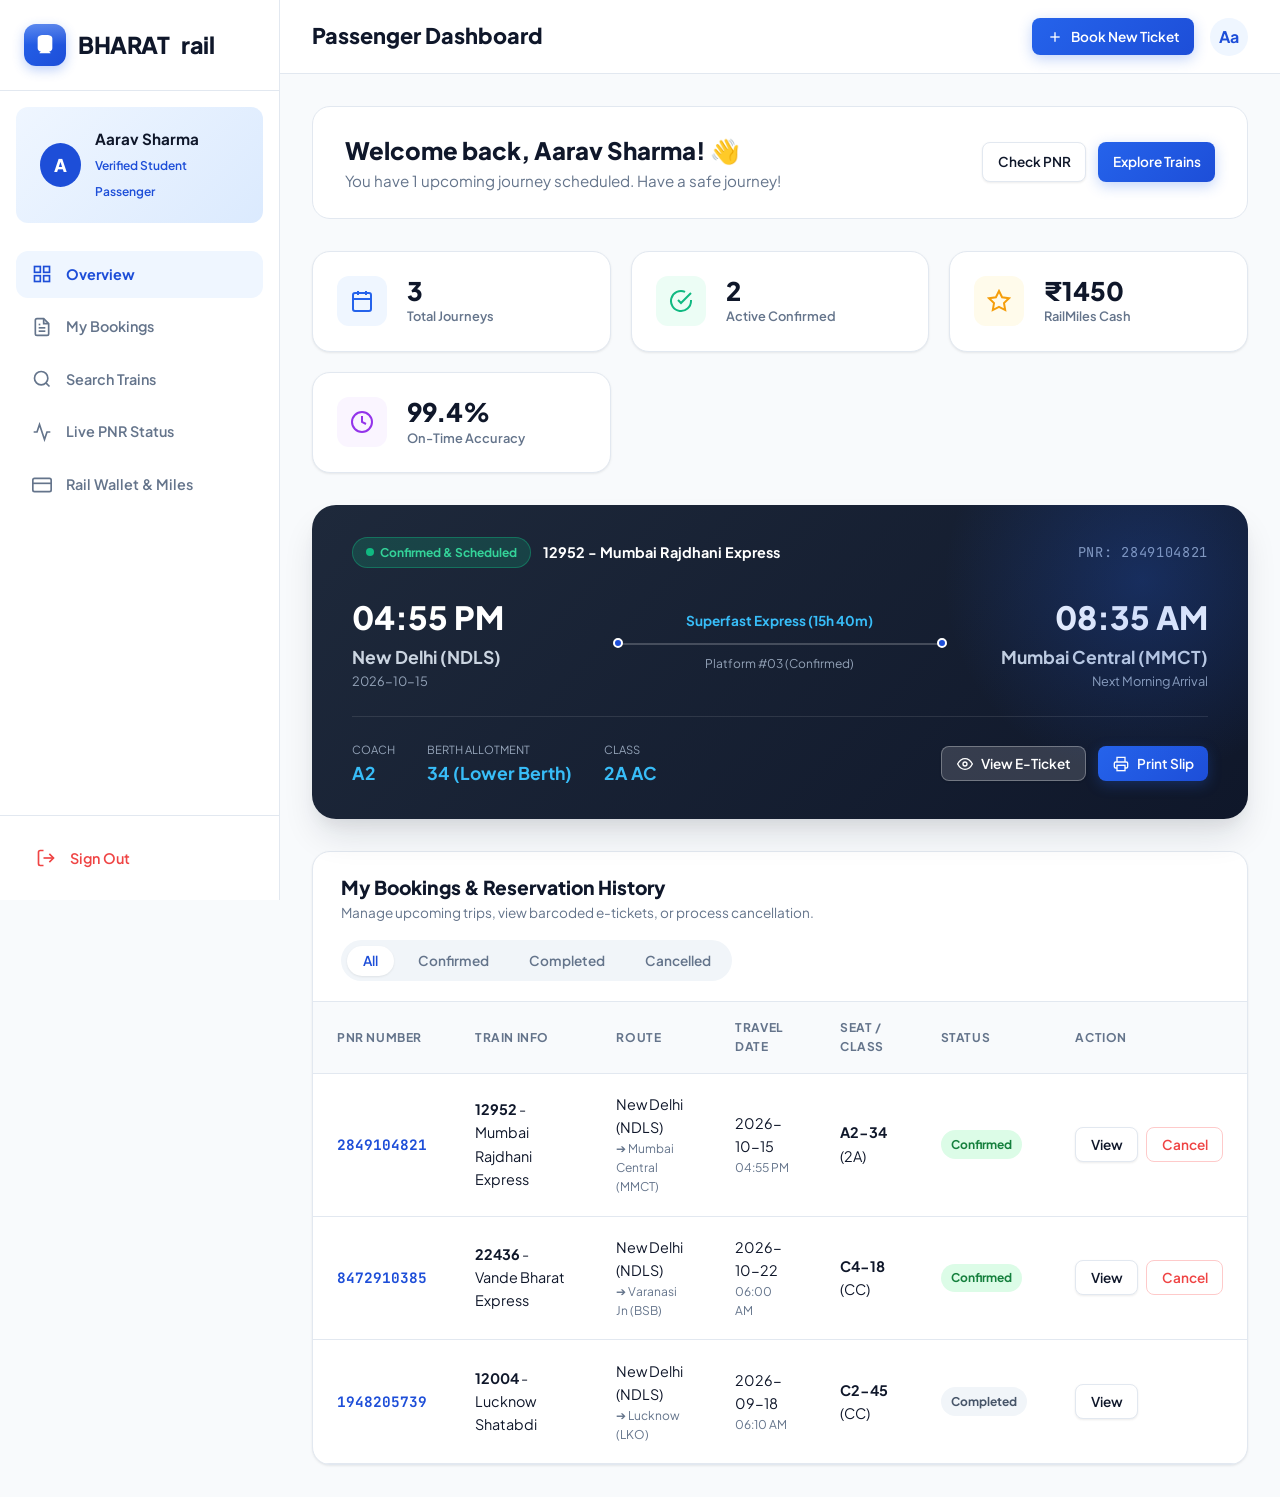
==== dashboard.html @ 493ec8b3 "Add files via upload" ====
<!DOCTYPE html>
<html lang="en">
<head>
  <meta charset="UTF-8">
  <meta name="viewport" content="width=device-width, initial-scale=1.0">
  <title>Dashboard - BHARATrail Train Reservation System</title>
  <meta name="description" content="Manage your booked train tickets, download printable e-tickets, check live coach allotments, and track upcoming journeys.">
  <link rel="stylesheet" href="style.css">
</head>
<body>

  <div class="dashboard-layout">
    
    <!-- ==================== SIDEBAR ==================== -->
    <aside class="dashboard-sidebar" id="dashboardSidebar">
      <div class="sidebar-header">
        <a href="index.html" class="brand-logo">
          <div class="brand-icon">
            <svg viewBox="0 0 24 24"><path d="M4 15.5C4 17.43 5.57 19 7.5 19L6 20.5v.5h12v-.5L16.5 19c1.93 0 3.5-1.57 3.5-3.5V5c0-3.5-3.58-4-8-4s-8 .5-8 4v10.5z"/></svg>
          </div>
          BHARAT<span>rail</span>
        </a>
      </div>

      <!-- User Profile Mini-Card -->
      <div class="sidebar-user-card">
        <div class="user-avatar" id="sidebarUserAvatar">A</div>
        <div class="user-meta">
          <h4 class="dyn-user-name">Aarav Sharma</h4>
          <span>Verified Student Passenger</span>
        </div>
      </div>

      <!-- Sidebar Navigation Menu -->
      <div class="sidebar-menu">
        <a href="dashboard.html" class="sidebar-item active">
          <svg viewBox="0 0 24 24" fill="none" stroke-width="2"><rect x="3" y="3" width="7" height="7"></rect><rect x="14" y="3" width="7" height="7"></rect><rect x="14" y="14" width="7" height="7"></rect><rect x="3" y="14" width="7" height="7"></rect></svg>
          Overview
        </a>
        <a href="#myBookingsSection" class="sidebar-item">
          <svg viewBox="0 0 24 24" fill="none" stroke-width="2"><path d="M14 2H6a2 2 0 0 0-2 2v16a2 2 0 0 0 2 2h12a2 2 0 0 0 2-2V8z"></path><polyline points="14 2 14 8 20 8"></polyline><line x1="16" y1="13" x2="8" y2="13"></line><line x1="16" y1="17" x2="8" y2="17"></line><polyline points="10 9 9 9 8 9"></polyline></svg>
          My Bookings
        </a>
        <a href="index.html#trainsListSection" class="sidebar-item">
          <svg viewBox="0 0 24 24" fill="none" stroke-width="2"><circle cx="11" cy="11" r="8"></circle><line x1="21" y1="21" x2="16.65" y2="16.65"></line></svg>
          Search Trains
        </a>
        <a href="index.html#pnrSection" class="sidebar-item">
          <svg viewBox="0 0 24 24" fill="none" stroke-width="2"><path d="M22 12h-4l-3 9L9 3l-3 9H2"></path></svg>
          Live PNR Status
        </a>
        <a href="javascript:void(0)" class="sidebar-item" onclick="showToast('Your wallet balance is ₹1,450. Usable on any booking!', 'info')">
          <svg viewBox="0 0 24 24" fill="none" stroke-width="2"><rect x="1" y="4" width="22" height="16" rx="2" ry="2"></rect><line x1="1" y1="10" x2="23" y2="10"></line></svg>
          Rail Wallet & Miles
        </a>
      </div>

      <div class="sidebar-footer">
        <button type="button" class="sidebar-item" style="width: 100%; color: var(--danger);" onclick="logoutUser()">
          <svg viewBox="0 0 24 24" fill="none" stroke-width="2"><path d="M9 21H5a2 2 0 0 1-2-2V5a2 2 0 0 1 2-2h4"></path><polyline points="16 17 21 12 16 7"></polyline><line x1="21" y1="12" x2="9" y2="12"></line></svg>
          Sign Out
        </button>
      </div>
    </aside>

    <!-- ==================== MAIN CONTENT AREA ==================== -->
    <div class="dashboard-main">
      
      <!-- TOPBAR -->
      <header class="dashboard-topbar">
        <div class="dashboard-topbar-title">
          <h1>Passenger Dashboard</h1>
        </div>

        <div style="display: flex; align-items: center; gap: 1rem;">
          <a href="index.html" class="btn btn-primary btn-sm">
            <svg width="16" height="16" viewBox="0 0 24 24" fill="none" stroke="currentColor" stroke-width="2"><line x1="12" y1="5" x2="12" y2="19"></line><line x1="5" y1="12" x2="19" y2="12"></line></svg>
            Book New Ticket
          </a>

          <div style="width: 38px; height: 38px; border-radius: 50%; background: #eff6ff; display: flex; align-items: center; justify-content: center; color: var(--primary); font-weight: 700;">
            <span class="dyn-user-name" style="max-width: 20px; overflow: hidden; white-space: nowrap;">A</span>
          </div>
        </div>
      </header>

      <!-- CONTENT BODY -->
      <main class="dashboard-content-area">

        <!-- WELCOME BANNER -->
        <div style="background: #ffffff; border: 1px solid var(--border-light); border-radius: var(--radius-lg); padding: 1.5rem 2rem; display: flex; justify-content: space-between; align-items: center; flex-wrap: wrap; gap: 1rem;">
          <div>
            <h2 style="font-size: 1.5rem; font-weight: 800; color: #0f172a;">Welcome back, <span class="dyn-user-name">Aarav</span>! 👋</h2>
            <p style="color: var(--text-muted); font-size: 0.95rem;">You have 1 upcoming journey scheduled. Have a safe journey!</p>
          </div>
          <div style="display: flex; gap: 0.75rem;">
            <a href="index.html#pnrSection" class="btn btn-secondary btn-sm">Check PNR</a>
            <a href="index.html" class="btn btn-primary btn-sm">Explore Trains</a>
          </div>
        </div>

        <!-- STATS CARDS -->
        <div class="stats-cards-grid">
          <div class="stat-box">
            <div class="stat-icon blue">
              <svg viewBox="0 0 24 24" fill="none" stroke="currentColor" stroke-width="2"><rect x="3" y="4" width="18" height="18" rx="2" ry="2"></rect><line x1="16" y1="2" x2="16" y2="6"></line><line x1="8" y1="2" x2="8" y2="6"></line><line x1="3" y1="10" x2="21" y2="10"></line></svg>
            </div>
            <div class="stat-info">
              <div class="stat-value" id="statTotalBookings">3</div>
              <div class="stat-label">Total Journeys</div>
            </div>
          </div>

          <div class="stat-box">
            <div class="stat-icon green">
              <svg viewBox="0 0 24 24" fill="none" stroke="currentColor" stroke-width="2"><path d="M22 11.08V12a10 10 0 1 1-5.93-9.14"></path><polyline points="22 4 12 14.01 9 11.01"></polyline></svg>
            </div>
            <div class="stat-info">
              <div class="stat-value" id="statActiveBookings">2</div>
              <div class="stat-label">Active Confirmed</div>
            </div>
          </div>

          <div class="stat-box">
            <div class="stat-icon amber">
              <svg viewBox="0 0 24 24" fill="none" stroke="currentColor" stroke-width="2"><polygon points="12 2 15.09 8.26 22 9.27 17 14.14 18.18 21.02 12 17.77 5.82 21.02 7 14.14 2 9.27 8.91 8.26 12 2"></polygon></svg>
            </div>
            <div class="stat-info">
              <div class="stat-value" id="statWalletPoints">₹1,450</div>
              <div class="stat-label">RailMiles Cash</div>
            </div>
          </div>

          <div class="stat-box">
            <div class="stat-icon purple">
              <svg viewBox="0 0 24 24" fill="none" stroke="currentColor" stroke-width="2"><circle cx="12" cy="12" r="10"></circle><polyline points="12 6 12 12 16 14"></polyline></svg>
            </div>
            <div class="stat-info">
              <div class="stat-value">99.4%</div>
              <div class="stat-label">On-Time Accuracy</div>
            </div>
          </div>
        </div>

        <!-- UPCOMING JOURNEY HIGHLIGHT -->
        <div class="upcoming-journey-card" id="upcomingJourneyCard">
          <div class="upcoming-badge-row">
            <div style="display: flex; align-items: center; gap: 0.75rem;">
              <span class="status-badge-live">
                <span class="live-indicator"></span>
                Confirmed & Scheduled
              </span>
              <span style="font-size: 0.9rem; font-weight: 700;" id="ujTrainTitle">12952 - Mumbai Rajdhani Express</span>
            </div>
            <div class="journey-pnr-tag" id="ujPnr">PNR: 2849104821</div>
          </div>

          <div class="journey-route-display">
            <div class="j-station">
              <div class="j-time" id="ujFromTime">04:55 PM</div>
              <div class="j-name" id="ujFromName">New Delhi (NDLS)</div>
              <div class="j-date" id="ujDate">2026-10-15</div>
            </div>

            <div class="route-progress-col">
              <div style="font-size: 0.85rem; color: #38bdf8; font-weight: 700; margin-bottom: 0.4rem;">Superfast Express (15h 40m)</div>
              <div class="track-line-wrapper">
                <span class="track-point"></span>
                <span class="track-line" style="background: rgba(255,255,255,0.2);"></span>
                <span class="track-point"></span>
              </div>
              <div style="font-size: 0.75rem; color: #94a3b8; margin-top: 0.4rem;">Platform #03 (Confirmed)</div>
            </div>

            <div class="j-station right">
              <div class="j-time" id="ujToTime">08:35 AM</div>
              <div class="j-name" id="ujToName">Mumbai Central (MMCT)</div>
              <div class="j-date">Next Morning Arrival</div>
            </div>
          </div>

          <div class="journey-meta-bar">
            <div class="meta-seat-info">
              <div class="meta-seat-item">
                <span>Coach</span>
                <strong id="ujCoach">A2</strong>
              </div>
              <div class="meta-seat-item">
                <span>Berth Allotment</span>
                <strong id="ujSeat">34 (Lower Berth)</strong>
              </div>
              <div class="meta-seat-item">
                <span>Class</span>
                <strong>2A AC</strong>
              </div>
            </div>

            <div style="display: flex; gap: 0.75rem;">
              <button type="button" class="btn btn-secondary btn-sm" id="btnViewNextTicket" style="background: rgba(255,255,255,0.15); color: #fff; border: 1px solid rgba(255,255,255,0.3);">
                <svg width="16" height="16" viewBox="0 0 24 24" fill="none" stroke="currentColor" stroke-width="2"><path d="M1 12s4-8 11-8 11 8 11 8-4 8-11 8-11-8-11-8z"></path><circle cx="12" cy="12" r="3"></circle></svg>
                View E-Ticket
              </button>
              <button type="button" class="btn btn-primary btn-sm" onclick="printTicket()">
                <svg width="16" height="16" viewBox="0 0 24 24" fill="none" stroke="currentColor" stroke-width="2"><polyline points="6 9 6 2 18 2 18 9"></polyline><path d="M6 18H4a2 2 0 0 1-2-2v-5a2 2 0 0 1 2-2h16a2 2 0 0 1 2 2v5a2 2 0 0 1-2 2h-2"></path><rect x="6" y="14" width="12" height="8"></rect></svg>
                Print Slip
              </button>
            </div>
          </div>
        </div>

        <!-- MY BOOKINGS TABLE SECTION -->
        <div class="dashboard-table-card" id="myBookingsSection">
          <div class="table-header-bar">
            <div>
              <h3>My Bookings & Reservation History</h3>
              <p style="font-size: 0.85rem; color: var(--text-muted);">Manage upcoming trips, view barcoded e-tickets, or process cancellation.</p>
            </div>

            <div class="results-filter-pills">
              <button type="button" class="filter-pill-btn table-filter-btn active" data-filter="ALL">All</button>
              <button type="button" class="filter-pill-btn table-filter-btn" data-filter="Confirmed">Confirmed</button>
              <button type="button" class="filter-pill-btn table-filter-btn" data-filter="Completed">Completed</button>
              <button type="button" class="filter-pill-btn table-filter-btn" data-filter="Cancelled">Cancelled</button>
            </div>
          </div>

          <div class="table-wrapper">
            <table class="custom-table">
              <thead>
                <tr>
                  <th>PNR Number</th>
                  <th>Train Info</th>
                  <th>Route</th>
                  <th>Travel Date</th>
                  <th>Seat / Class</th>
                  <th>Status</th>
                  <th>Action</th>
                </tr>
              </thead>
              <tbody id="bookingsTableBody">
                <!-- Dynamically injected by script.js -->
              </tbody>
            </table>
          </div>
        </div>

      </main>
    </div>
  </div>

  <!-- ==================== E-TICKET PRINT / VIEW MODAL ==================== -->
  <div class="modal-overlay" id="ticketModal">
    <div class="modal-box" style="max-width: 720px;">
      <div class="modal-header">
        <div>
          <h3>Official E-Ticket Confirmation</h3>
          <span style="font-size: 0.8rem; color: var(--success); font-weight: 700;">● Confirmed Electronic Reservation Slip</span>
        </div>
        <button type="button" class="modal-close-btn" onclick="closeTicketModal()">&times;</button>
      </div>

      <div class="modal-body">
        <div class="e-ticket-card" id="printableTicketArea">
          <div class="ticket-top-banner">
            <div style="display: flex; align-items: center; gap: 0.75rem;">
              <div class="brand-icon" style="width: 36px; height: 36px;">
                <svg viewBox="0 0 24 24"><path d="M4 15.5C4 17.43 5.57 19 7.5 19L6 20.5v.5h12v-.5L16.5 19c1.93 0 3.5-1.57 3.5-3.5V5c0-3.5-3.58-4-8-4s-8 .5-8 4v10.5z"/></svg>
              </div>
              <div>
                <h3 style="font-size: 1.15rem; font-weight: 800; color: #0f172a;">BHARATrail Indian Express</h3>
                <span style="font-size: 0.75rem; color: #64748b;">Ministry of Railways • Official E-Ticket</span>
              </div>
            </div>
            <div class="ticket-pnr-badge">
              <span>PNR NUMBER</span>
              <h4 id="ticketPnrDisplay">2849104821</h4>
            </div>
          </div>

          <div class="ticket-grid-details">
            <div class="ticket-detail-item">
              <span>Train Details</span>
              <strong id="ticketTrainNameDisplay">12952 / Mumbai Rajdhani</strong>
            </div>
            <div class="ticket-detail-item">
              <span>Date of Journey</span>
              <strong id="ticketDateDisplay">2026-10-15</strong>
            </div>
            <div class="ticket-detail-item">
              <span>Class</span>
              <strong id="ticketClassDisplay">2A - AC 2 Tier</strong>
            </div>
            <div class="ticket-detail-item">
              <span>Route</span>
              <strong id="ticketRouteDisplay">NDLS ➔ MMCT</strong>
            </div>
            <div class="ticket-detail-item">
              <span>Passenger</span>
              <strong id="ticketPassengerDisplay">Aarav Sharma (24, M)</strong>
            </div>
            <div class="ticket-detail-item">
              <span>Seat Allocation</span>
              <strong id="ticketSeatDisplay" style="color: #1d4ed8;">Coach: A2 | Berth: 34 (LB)</strong>
            </div>
            <div class="ticket-detail-item">
              <span>Total Fare</span>
              <strong id="ticketFareDisplay" style="color: #10b981;">₹3,120</strong>
            </div>
            <div class="ticket-detail-item">
              <span>Booking Status</span>
              <strong id="ticketStatusDisplay" style="color: #10b981;">Confirmed (CNF)</strong>
            </div>
            <div class="ticket-detail-item">
              <span>Quota</span>
              <strong>General (GN)</strong>
            </div>
          </div>

          <div class="barcode-simulation">
            <div>
              <span style="font-size: 0.7rem; color: #64748b; font-weight: 700; text-transform: uppercase;">Security Barcode Verification</span>
              <div class="barcode-bars"></div>
            </div>
            <div style="text-align: right; font-family: 'JetBrains Mono', monospace; font-size: 0.75rem; color: #64748b;">
              BOARDING-VERIFIED<br>
              IRCTC-OFFICIAL-E-TICKET
            </div>
          </div>
        </div>
      </div>

      <div class="modal-footer">
        <button type="button" class="btn btn-secondary" onclick="closeTicketModal()">Close</button>
        <button type="button" class="btn btn-primary" onclick="printTicket()">
          <svg width="18" height="18" viewBox="0 0 24 24" fill="none" stroke="currentColor" stroke-width="2"><polyline points="6 9 6 2 18 2 18 9"></polyline><path d="M6 18H4a2 2 0 0 1-2-2v-5a2 2 0 0 1 2-2h16a2 2 0 0 1 2 2v5a2 2 0 0 1-2 2h-2"></path><rect x="6" y="14" width="12" height="8"></rect></svg>
          Print / Download PDF
        </button>
      </div>
    </div>
  </div>

  <script src="script.js"></script>
</body>
</html>
---- style.css ----
/* ==========================================================================
   BHARATRAIL - MODERN TRAIN RESERVATION SYSTEM
   CSS Design System & Stylesheet
   ========================================================================== */

@import url('https://fonts.googleapis.com/css2?family=Plus+Jakarta+Sans:wght@300;400;500;600;700;800&family=JetBrains+Mono:wght@400;500;600;700&display=swap');

/* --- Root Design Tokens --- */
:root {
  --primary: #1d4ed8;
  --primary-hover: #1e40af;
  --primary-light: #eff6ff;
  --primary-glow: rgba(37, 99, 235, 0.25);

  --accent: #0284c7;
  --accent-light: #e0f2fe;

  --success: #10b981;
  --success-bg: #ecfdf5;
  --success-border: #a7f3d0;

  --warning: #f59e0b;
  --warning-bg: #fffbeb;

  --danger: #ef4444;
  --danger-bg: #fef2f2;

  --dark-bg: #0b132b;
  --dark-surface: #1c2541;
  --dark-card: #243054;

  --bg-main: #f8fafc;
  --bg-card: #ffffff;
  --text-main: #0f172a;
  --text-muted: #64748b;
  --text-light: #94a3b8;

  --border-light: #e2e8f0;
  --border-focus: #3b82f6;

  --shadow-sm: 0 1px 3px rgba(0, 0, 0, 0.05), 0 1px 2px rgba(0, 0, 0, 0.03);
  --shadow-md: 0 4px 6px -1px rgba(0, 0, 0, 0.08), 0 2px 4px -2px rgba(0, 0, 0, 0.05);
  --shadow-lg: 0 10px 25px -5px rgba(15, 23, 42, 0.08), 0 8px 10px -6px rgba(15, 23, 42, 0.04);
  --shadow-xl: 0 20px 35px -5px rgba(15, 23, 42, 0.12), 0 10px 15px -5px rgba(15, 23, 42, 0.06);
  --shadow-glow: 0 0 25px rgba(37, 99, 235, 0.35);

  --radius-sm: 8px;
  --radius-md: 12px;
  --radius-lg: 18px;
  --radius-xl: 24px;
  --radius-full: 9999px;

  --transition-fast: 0.15s ease;
  --transition-normal: 0.25s cubic-bezier(0.4, 0, 0.2, 1);
  --transition-slow: 0.4s cubic-bezier(0.4, 0, 0.2, 1);
}

/* --- Base & Reset --- */
*,
*::before,
*::after {
  box-sizing: border-box;
  margin: 0;
  padding: 0;
}

html {
  scroll-behavior: smooth;
  font-size: 16px;
}

body {
  font-family: 'Plus Jakarta Sans', -apple-system, BlinkMacSystemFont, 'Segoe UI', Roboto, sans-serif;
  background-color: var(--bg-main);
  color: var(--text-main);
  line-height: 1.6;
  overflow-x: hidden;
  min-height: 100vh;
}

a {
  text-decoration: none;
  color: inherit;
  transition: var(--transition-fast);
}

ul {
  list-style: none;
}

button,
input,
select,
textarea {
  font-family: inherit;
  font-size: inherit;
  border: none;
  outline: none;
}

button {
  cursor: pointer;
  background: none;
  transition: var(--transition-normal);
}

img {
  max-width: 100%;
  height: auto;
  display: block;
}

/* --- Container Utility --- */
.container {
  width: 100%;
  max-width: 1240px;
  margin: 0 auto;
  padding: 0 1.5rem;
}

/* --- Modern Header & Navbar --- */
.header {
  position: sticky;
  top: 0;
  z-index: 1000;
  background: rgba(255, 255, 255, 0.88);
  backdrop-filter: blur(14px);
  -webkit-backdrop-filter: blur(14px);
  border-bottom: 1px solid rgba(226, 232, 240, 0.8);
  transition: var(--transition-normal);
}

.header.scrolled {
  background: rgba(255, 255, 255, 0.98);
  box-shadow: var(--shadow-md);
}

.nav-container {
  display: flex;
  align-items: center;
  justify-content: space-between;
  height: 74px;
}

.brand-logo {
  display: flex;
  align-items: center;
  gap: 0.75rem;
  font-size: 1.45rem;
  font-weight: 800;
  letter-spacing: -0.02em;
  color: var(--text-main);
}

.brand-icon {
  width: 42px;
  height: 42px;
  background: linear-gradient(135deg, #2563eb, #1d4ed8);
  color: #ffffff;
  border-radius: var(--radius-md);
  display: flex;
  align-items: center;
  justify-content: center;
  box-shadow: 0 4px 12px rgba(37, 99, 235, 0.3);
  position: relative;
  overflow: hidden;
}

.brand-icon::after {
  content: '';
  position: absolute;
  top: 0;
  left: 0;
  right: 0;
  height: 50%;
  background: linear-gradient(180deg, rgba(255, 255, 255, 0.25), transparent);
}

.brand-icon svg {
  width: 22px;
  height: 22px;
  fill: currentColor;
}

.brand-name span {
  color: var(--primary);
}

.brand-badge {
  font-size: 0.65rem;
  font-weight: 700;
  text-transform: uppercase;
  background: var(--primary-light);
  color: var(--primary);
  padding: 0.15rem 0.5rem;
  border-radius: var(--radius-full);
  margin-left: 0.35rem;
  letter-spacing: 0.05em;
}

.nav-links {
  display: flex;
  align-items: center;
  gap: 2rem;
}

.nav-link {
  font-size: 0.95rem;
  font-weight: 600;
  color: var(--text-muted);
  position: relative;
  padding: 0.4rem 0;
}

.nav-link:hover,
.nav-link.active {
  color: var(--primary);
}

.nav-link.active::after {
  content: '';
  position: absolute;
  bottom: -4px;
  left: 0;
  width: 100%;
  height: 2px;
  background: var(--primary);
  border-radius: var(--radius-full);
}

.nav-actions {
  display: flex;
  align-items: center;
  gap: 1rem;
}

/* --- Buttons --- */
.btn {
  display: inline-flex;
  align-items: center;
  justify-content: center;
  gap: 0.5rem;
  font-size: 0.95rem;
  font-weight: 600;
  padding: 0.7rem 1.4rem;
  border-radius: var(--radius-md);
  transition: var(--transition-normal);
  white-space: nowrap;
}

.btn-sm {
  padding: 0.5rem 0.9rem;
  font-size: 0.85rem;
  border-radius: var(--radius-sm);
}

.btn-lg {
  padding: 0.9rem 1.8rem;
  font-size: 1.05rem;
}

.btn-primary {
  background: linear-gradient(135deg, #2563eb, #1d4ed8);
  color: #ffffff;
  box-shadow: 0 4px 14px rgba(37, 99, 235, 0.28);
}

.btn-primary:hover {
  background: linear-gradient(135deg, #1d4ed8, #1e40af);
  box-shadow: 0 6px 18px rgba(37, 99, 235, 0.4);
  transform: translateY(-1px);
}

.btn-secondary {
  background: #ffffff;
  color: var(--text-main);
  border: 1px solid var(--border-light);
  box-shadow: var(--shadow-sm);
}

.btn-secondary:hover {
  background: var(--bg-main);
  border-color: #cbd5e1;
  color: var(--primary);
}

.btn-accent {
  background: linear-gradient(135deg, #0284c7, #0369a1);
  color: #ffffff;
}

.btn-accent:hover {
  box-shadow: 0 6px 18px rgba(2, 132, 199, 0.35);
  transform: translateY(-1px);
}

.btn-outline {
  background: transparent;
  color: var(--primary);
  border: 1.5px solid var(--primary);
}

.btn-outline:hover {
  background: var(--primary-light);
}

.btn-ghost {
  color: var(--text-muted);
}

.btn-ghost:hover {
  color: var(--primary);
  background: var(--primary-light);
}

.btn-danger-outline {
  color: var(--danger);
  border: 1px solid #fecaca;
  background: #fff;
}

.btn-danger-outline:hover {
  background: var(--danger-bg);
  border-color: var(--danger);
}

.mobile-menu-btn {
  display: none;
  background: transparent;
  color: var(--text-main);
  font-size: 1.5rem;
  padding: 0.5rem;
}

/* --- Hero Section --- */
.hero-section {
  position: relative;
  padding: 4rem 0 6rem 0;
  background: linear-gradient(180deg, #f0f7ff 0%, #f8fafc 100%);
  overflow: hidden;
}

.hero-bg-decoration {
  position: absolute;
  top: 0;
  right: 0;
  width: 55%;
  height: 100%;
  pointer-events: none;
  opacity: 0.18;
  z-index: 1;
  background-size: cover;
  background-position: center;
  mask-image: radial-gradient(circle at top right, black 30%, transparent 80%);
  -webkit-mask-image: radial-gradient(circle at top right, black 30%, transparent 80%);
}

.hero-glow-orb {
  position: absolute;
  width: 450px;
  height: 450px;
  border-radius: 50%;
  filter: blur(90px);
  z-index: 0;
  pointer-events: none;
}

.hero-orb-1 {
  top: -100px;
  left: 10%;
  background: rgba(37, 99, 235, 0.15);
}

.hero-orb-2 {
  bottom: 10%;
  right: 5%;
  background: rgba(2, 132, 199, 0.12);
}

.hero-content {
  position: relative;
  z-index: 2;
  text-align: center;
  max-width: 820px;
  margin: 0 auto 3rem auto;
}

.hero-tag {
  display: inline-flex;
  align-items: center;
  gap: 0.5rem;
  background: rgba(239, 246, 255, 0.9);
  border: 1px solid #bfdbfe;
  color: var(--primary);
  font-size: 0.85rem;
  font-weight: 700;
  padding: 0.4rem 1rem;
  border-radius: var(--radius-full);
  margin-bottom: 1.5rem;
  box-shadow: var(--shadow-sm);
}

.live-indicator {
  width: 8px;
  height: 8px;
  background: var(--success);
  border-radius: 50%;
  display: inline-block;
  box-shadow: 0 0 0 0 rgba(16, 185, 129, 0.7);
  animation: pulse 2s infinite;
}

@keyframes pulse {
  0% {
    transform: scale(0.95);
    box-shadow: 0 0 0 0 rgba(16, 185, 129, 0.7);
  }

  70% {
    transform: scale(1);
    box-shadow: 0 0 0 8px rgba(16, 185, 129, 0);
  }

  100% {
    transform: scale(0.95);
    box-shadow: 0 0 0 0 rgba(16, 185, 129, 0);
  }
}

.hero-title {
  font-size: 3.2rem;
  font-weight: 800;
  line-height: 1.15;
  letter-spacing: -0.03em;
  color: #0f172a;
  margin-bottom: 1.25rem;
}

.hero-title .gradient-text {
  background: linear-gradient(135deg, #1d4ed8, #0284c7);
  -webkit-background-clip: text;
  -webkit-text-fill-color: transparent;
}

.hero-description {
  font-size: 1.15rem;
  color: var(--text-muted);
  max-width: 660px;
  margin: 0 auto;
}

/* --- Search Booking Card --- */
.search-card-wrapper {
  position: relative;
  z-index: 10;
  max-width: 1100px;
  margin: 0 auto;
}

.search-box-card {
  background: rgba(255, 255, 255, 0.98);
  border: 1px solid rgba(226, 232, 240, 0.8);
  border-radius: var(--radius-xl);
  padding: 2rem;
  box-shadow: var(--shadow-xl);
}

.search-tabs {
  display: flex;
  align-items: center;
  gap: 0.75rem;
  border-bottom: 1px solid var(--border-light);
  padding-bottom: 1.25rem;
  margin-bottom: 1.75rem;
  flex-wrap: wrap;
}

.search-tab {
  display: inline-flex;
  align-items: center;
  gap: 0.5rem;
  padding: 0.55rem 1.2rem;
  border-radius: var(--radius-full);
  font-size: 0.9rem;
  font-weight: 600;
  color: var(--text-muted);
  background: var(--bg-main);
  transition: var(--transition-fast);
}

.search-tab:hover {
  color: var(--primary);
  background: var(--primary-light);
}

.search-tab.active {
  background: var(--primary);
  color: #ffffff;
  box-shadow: 0 4px 10px rgba(37, 99, 235, 0.25);
}

.booking-form-grid {
  display: grid;
  grid-template-columns: 2.2fr 48px 2.2fr 1.6fr 1.6fr 1.6fr;
  gap: 0.75rem;
  align-items: center;
}

.form-group-custom {
  position: relative;
  background: #f8fafc;
  border: 1.5px solid var(--border-light);
  border-radius: var(--radius-md);
  padding: 0.65rem 0.9rem;
  transition: var(--transition-fast);
}

.form-group-custom:hover {
  border-color: #cbd5e1;
}

.form-group-custom:focus-within {
  border-color: var(--primary);
  background: #ffffff;
  box-shadow: 0 0 0 4px var(--primary-glow);
}

.form-group-custom label {
  display: flex;
  align-items: center;
  gap: 0.35rem;
  font-size: 0.72rem;
  font-weight: 700;
  text-transform: uppercase;
  color: var(--text-muted);
  letter-spacing: 0.05em;
  margin-bottom: 0.2rem;
}

.form-group-custom label svg {
  width: 14px;
  height: 14px;
  stroke: var(--primary);
}

.input-with-subtext {
  display: flex;
  flex-direction: column;
}

.input-with-subtext input,
.input-with-subtext select {
  width: 100%;
  font-weight: 700;
  font-size: 1rem;
  color: var(--text-main);
  background: transparent;
}

.input-with-subtext .station-code-preview {
  font-size: 0.75rem;
  color: var(--text-muted);
  margin-top: 0.1rem;
}

.btn-swap-stations {
  width: 44px;
  height: 44px;
  border-radius: 50%;
  background: var(--primary-light);
  color: var(--primary);
  border: 1px solid #bfdbfe;
  display: flex;
  align-items: center;
  justify-content: center;
  transition: transform 0.3s ease, background 0.2s ease;
  margin: 0 auto;
}

.btn-swap-stations:hover {
  background: var(--primary);
  color: #fff;
  transform: rotate(180deg);
}

.btn-swap-stations svg {
  width: 20px;
  height: 20px;
}

.search-action-col {
  height: 100%;
  display: flex;
  align-items: stretch;
}

.btn-search-main {
  width: 100%;
  height: 100%;
  min-height: 58px;
  font-size: 1.05rem;
  font-weight: 700;
  border-radius: var(--radius-md);
}

/* Quick Station Suggestion Chips */
.popular-searches {
  display: flex;
  align-items: center;
  gap: 0.6rem;
  margin-top: 1.25rem;
  flex-wrap: wrap;
  font-size: 0.85rem;
  color: var(--text-muted);
}

.station-pill {
  background: #f1f5f9;
  padding: 0.25rem 0.75rem;
  border-radius: var(--radius-full);
  font-size: 0.8rem;
  font-weight: 600;
  color: var(--text-main);
  cursor: pointer;
  transition: var(--transition-fast);
  border: 1px solid transparent;
}

.station-pill:hover {
  background: var(--primary-light);
  color: var(--primary);
  border-color: #bfdbfe;
}

/* --- Search Results & Train List Section --- */
.results-section {
  padding: 3.5rem 0;
}

.section-header-row {
  display: flex;
  align-items: center;
  justify-content: space-between;
  margin-bottom: 2rem;
  flex-wrap: wrap;
  gap: 1rem;
}

.section-title-group h2 {
  font-size: 1.85rem;
  font-weight: 800;
  letter-spacing: -0.02em;
  color: var(--text-main);
}

.section-title-group p {
  color: var(--text-muted);
  font-size: 0.95rem;
}

.results-filter-pills {
  display: flex;
  align-items: center;
  gap: 0.5rem;
  background: #f1f5f9;
  padding: 0.35rem;
  border-radius: var(--radius-full);
}

.filter-pill-btn {
  padding: 0.4rem 1rem;
  border-radius: var(--radius-full);
  font-size: 0.85rem;
  font-weight: 600;
  color: var(--text-muted);
}

.filter-pill-btn.active {
  background: #ffffff;
  color: var(--primary);
  box-shadow: var(--shadow-sm);
}

/* Train Card */
.trains-list {
  display: flex;
  flex-direction: column;
  gap: 1.25rem;
}

.train-card {
  background: #ffffff;
  border: 1px solid var(--border-light);
  border-radius: var(--radius-lg);
  padding: 1.75rem;
  box-shadow: var(--shadow-sm);
  transition: transform 0.2s ease, box-shadow 0.2s ease, border-color 0.2s ease;
}

.train-card:hover {
  box-shadow: var(--shadow-lg);
  border-color: #cbd5e1;
  transform: translateY(-2px);
}

.train-card-header {
  display: flex;
  align-items: center;
  justify-content: space-between;
  margin-bottom: 1.5rem;
  flex-wrap: wrap;
  gap: 0.75rem;
}

.train-identity {
  display: flex;
  align-items: center;
  gap: 0.85rem;
}

.train-number {
  font-family: 'JetBrains Mono', monospace;
  font-size: 0.9rem;
  font-weight: 700;
  background: #f1f5f9;
  color: var(--text-main);
  padding: 0.25rem 0.65rem;
  border-radius: var(--radius-sm);
  border: 1px solid #e2e8f0;
}

.train-name {
  font-size: 1.25rem;
  font-weight: 800;
  color: var(--text-main);
}

.train-type-badge {
  font-size: 0.75rem;
  font-weight: 700;
  padding: 0.2rem 0.6rem;
  border-radius: var(--radius-full);
  text-transform: uppercase;
}

.badge-express {
  background: #fef3c7;
  color: #b45309;
}

.badge-superfast {
  background: #dbeafe;
  color: #1e40af;
}

.badge-vande-bharat {
  background: linear-gradient(135deg, #f97316, #ea580c);
  color: #ffffff;
}

.train-runs-on {
  font-size: 0.8rem;
  color: var(--text-muted);
  display: flex;
  align-items: center;
  gap: 0.35rem;
}

.day-dot {
  width: 22px;
  height: 22px;
  border-radius: 50%;
  display: inline-flex;
  align-items: center;
  justify-content: center;
  font-size: 0.65rem;
  font-weight: 700;
  background: #e2e8f0;
  color: #64748b;
}

.day-dot.active {
  background: #dcfce7;
  color: #15803d;
}

/* Train Timeline / Schedule Route */
.train-timeline {
  display: grid;
  grid-template-columns: 1fr 1.5fr 1fr;
  align-items: center;
  text-align: center;
  margin-bottom: 1.5rem;
  padding: 1rem 0;
  border-top: 1px dashed var(--border-light);
  border-bottom: 1px dashed var(--border-light);
}

.time-station-col {
  text-align: left;
}

.time-station-col.dest {
  text-align: right;
}

.train-time {
  font-size: 1.55rem;
  font-weight: 800;
  color: var(--text-main);
  letter-spacing: -0.02em;
}

.train-station-name {
  font-weight: 700;
  font-size: 0.95rem;
  color: var(--text-main);
}

.train-station-sub {
  font-size: 0.75rem;
  color: var(--text-muted);
}

.route-progress-col {
  display: flex;
  flex-direction: column;
  align-items: center;
  padding: 0 1rem;
}

.duration-text {
  font-size: 0.85rem;
  font-weight: 700;
  color: var(--primary);
  margin-bottom: 0.4rem;
}

.track-line-wrapper {
  width: 100%;
  position: relative;
  display: flex;
  align-items: center;
  justify-content: space-between;
}

.track-line {
  position: absolute;
  top: 50%;
  left: 0;
  width: 100%;
  height: 2px;
  background: #cbd5e1;
  z-index: 1;
}

.track-point {
  width: 10px;
  height: 10px;
  border-radius: 50%;
  background: var(--primary);
  border: 2px solid #ffffff;
  z-index: 2;
}

.stops-count {
  font-size: 0.75rem;
  color: var(--text-muted);
  margin-top: 0.4rem;
}

/* Class Booking Chips */
.classes-grid {
  display: grid;
  grid-template-columns: repeat(auto-fit, minmax(140px, 1fr));
  gap: 0.75rem;
}

.class-card {
  border: 1.5px solid var(--border-light);
  border-radius: var(--radius-md);
  padding: 0.75rem 0.9rem;
  background: #f8fafc;
  cursor: pointer;
  transition: var(--transition-fast);
  position: relative;
  overflow: hidden;
}

.class-card:hover {
  border-color: var(--primary);
  background: #ffffff;
  transform: translateY(-2px);
  box-shadow: var(--shadow-md);
}

.class-card.selected {
  border-color: var(--primary);
  background: #ffffff;
  box-shadow: 0 0 0 3px var(--primary-glow);
}

.class-header-row {
  display: flex;
  align-items: center;
  justify-content: space-between;
  margin-bottom: 0.35rem;
}

.class-code {
  font-weight: 800;
  font-size: 0.95rem;
  color: var(--text-main);
}

.class-fare {
  font-weight: 800;
  font-size: 1rem;
  color: var(--primary);
}

.class-status {
  font-size: 0.75rem;
  font-weight: 700;
  display: flex;
  align-items: center;
  gap: 0.3rem;
}

.status-avl {
  color: var(--success);
}

.status-rac {
  color: var(--warning);
}

.status-wl {
  color: var(--danger);
}

.class-footer-action {
  margin-top: 0.6rem;
  padding-top: 0.5rem;
  border-top: 1px solid var(--border-light);
  display: flex;
  align-items: center;
  justify-content: space-between;
}

.btn-book-chip {
  width: 100%;
  font-size: 0.75rem;
  padding: 0.35rem 0.5rem;
  font-weight: 700;
  border-radius: var(--radius-sm);
  background: var(--primary-light);
  color: var(--primary);
  text-align: center;
}

.class-card:hover .btn-book-chip {
  background: var(--primary);
  color: #fff;
}

/* --- Features & Trust Section --- */
.features-section {
  padding: 4.5rem 0;
  background: #ffffff;
  border-top: 1px solid var(--border-light);
  border-bottom: 1px solid var(--border-light);
}

.features-grid {
  display: grid;
  grid-template-columns: repeat(auto-fit, minmax(260px, 1fr));
  gap: 2rem;
}

.feature-card {
  padding: 2rem;
  border-radius: var(--radius-lg);
  background: #f8fafc;
  border: 1px solid var(--border-light);
  transition: var(--transition-normal);
}

.feature-card:hover {
  transform: translateY(-4px);
  box-shadow: var(--shadow-lg);
  background: #ffffff;
  border-color: #cbd5e1;
}

.feature-icon-wrapper {
  width: 52px;
  height: 52px;
  border-radius: var(--radius-md);
  background: var(--primary-light);
  color: var(--primary);
  display: flex;
  align-items: center;
  justify-content: center;
  margin-bottom: 1.25rem;
}

.feature-icon-wrapper svg {
  width: 26px;
  height: 26px;
}

.feature-card h3 {
  font-size: 1.2rem;
  font-weight: 700;
  margin-bottom: 0.6rem;
  color: var(--text-main);
}

.feature-card p {
  color: var(--text-muted);
  font-size: 0.9rem;
  line-height: 1.55;
}

/* --- PNR Status Quick Check Section --- */
.pnr-section {
  padding: 4.5rem 0;
  background: linear-gradient(180deg, #f8fafc 0%, #edf2f7 100%);
}

.pnr-card-container {
  max-width: 800px;
  margin: 0 auto;
  background: #ffffff;
  border-radius: var(--radius-xl);
  padding: 2.5rem;
  border: 1px solid var(--border-light);
  box-shadow: var(--shadow-xl);
  text-align: center;
}

.pnr-card-container h2 {
  font-size: 2rem;
  font-weight: 800;
  margin-bottom: 0.5rem;
}

.pnr-card-container p {
  color: var(--text-muted);
  margin-bottom: 2rem;
}

.pnr-input-box {
  display: flex;
  align-items: center;
  max-width: 540px;
  margin: 0 auto;
  background: #f8fafc;
  border: 2px solid var(--border-light);
  border-radius: var(--radius-full);
  padding: 0.4rem 0.5rem 0.4rem 1.5rem;
  transition: var(--transition-fast);
}

.pnr-input-box:focus-within {
  border-color: var(--primary);
  box-shadow: 0 0 0 4px var(--primary-glow);
  background: #ffffff;
}

.pnr-input-box input {
  flex: 1;
  font-family: 'JetBrains Mono', monospace;
  font-size: 1.15rem;
  font-weight: 700;
  letter-spacing: 0.1em;
  color: var(--text-main);
  background: transparent;
}

.pnr-result-box {
  margin-top: 2rem;
  padding: 1.5rem;
  background: #f8fafc;
  border: 1px solid #e2e8f0;
  border-radius: var(--radius-lg);
  display: none;
  text-align: left;
}

.pnr-result-box.active {
  display: block;
  animation: fadeIn 0.3s ease;
}

@keyframes fadeIn {
  from {
    opacity: 0;
    transform: translateY(8px);
  }

  to {
    opacity: 1;
    transform: translateY(0);
  }
}

/* --- Footer --- */
.footer {
  background: #0f172a;
  color: #94a3b8;
  padding: 4.5rem 0 2rem 0;
  border-top: 1px solid #1e293b;
}

.footer-grid {
  display: grid;
  grid-template-columns: 2fr 1fr 1fr 1.2fr;
  gap: 3rem;
  margin-bottom: 3.5rem;
}

.footer-col h4 {
  color: #ffffff;
  font-size: 1.05rem;
  font-weight: 700;
  margin-bottom: 1.25rem;
}

.footer-links {
  display: flex;
  flex-direction: column;
  gap: 0.75rem;
}

.footer-links a {
  color: #94a3b8;
  font-size: 0.9rem;
}

.footer-links a:hover {
  color: #ffffff;
  padding-left: 4px;
}

.footer-bottom {
  display: flex;
  align-items: center;
  justify-content: space-between;
  padding-top: 2rem;
  border-top: 1px solid #1e293b;
  font-size: 0.85rem;
  flex-wrap: wrap;
  gap: 1rem;
}

.footer-badges {
  display: flex;
  gap: 0.75rem;
}

.badge-tag {
  background: #1e293b;
  color: #cbd5e1;
  padding: 0.25rem 0.6rem;
  border-radius: var(--radius-sm);
  font-size: 0.75rem;
}

/* ==========================================================================
   AUTH / LOGIN PAGE STYLES
   ========================================================================== */
.auth-page {
  min-height: 100vh;
  display: flex;
  align-items: stretch;
  background: #ffffff;
}

.auth-side-panel {
  flex: 1;
  background: linear-gradient(135deg, rgba(15, 23, 42, 0.9), rgba(30, 58, 138, 0.85)), url('assets/images/hero_train.jpg') center/cover no-repeat;
  color: #ffffff;
  padding: 4rem;
  display: flex;
  flex-direction: column;
  justify-content: space-between;
  position: relative;
  overflow: hidden;
}

.auth-side-panel::before {
  content: '';
  position: absolute;
  top: 0;
  left: 0;
  right: 0;
  bottom: 0;
  background: linear-gradient(180deg, rgba(15, 23, 42, 0.4) 0%, rgba(15, 23, 42, 0.95) 100%);
}

.auth-panel-content {
  position: relative;
  z-index: 2;
}

.auth-panel-content h1 {
  font-size: 2.5rem;
  font-weight: 800;
  line-height: 1.2;
  margin-bottom: 1.25rem;
}

.auth-feature-list {
  display: flex;
  flex-direction: column;
  gap: 1.25rem;
  margin-top: 2.5rem;
}

.auth-feature-item {
  display: flex;
  align-items: center;
  gap: 1rem;
  font-size: 1rem;
}

.auth-feature-item svg {
  width: 24px;
  height: 24px;
  stroke: #38bdf8;
  flex-shrink: 0;
}

.auth-form-panel {
  flex: 1.1;
  padding: 3rem 4.5rem;
  display: flex;
  flex-direction: column;
  justify-content: center;
  max-width: 640px;
  margin: 0 auto;
}

.auth-tabs {
  display: flex;
  background: #f1f5f9;
  padding: 0.35rem;
  border-radius: var(--radius-md);
  margin-bottom: 2rem;
}

.auth-tab-btn {
  flex: 1;
  padding: 0.75rem;
  text-align: center;
  font-weight: 700;
  font-size: 0.95rem;
  color: var(--text-muted);
  border-radius: var(--radius-sm);
  transition: var(--transition-fast);
}

.auth-tab-btn.active {
  background: #ffffff;
  color: var(--primary);
  box-shadow: var(--shadow-sm);
}

.form-group-field {
  margin-bottom: 1.25rem;
}

.form-group-field label {
  display: block;
  font-size: 0.85rem;
  font-weight: 700;
  color: var(--text-main);
  margin-bottom: 0.45rem;
}

.input-field-wrapper {
  position: relative;
  display: flex;
  align-items: center;
}

.input-field-wrapper input,
.input-field-wrapper select {
  width: 100%;
  padding: 0.8rem 1rem 0.8rem 2.85rem;
  border: 1.5px solid var(--border-light);
  border-radius: var(--radius-md);
  font-size: 0.95rem;
  color: var(--text-main);
  transition: var(--transition-fast);
  background: #f8fafc;
}

.input-field-wrapper input:focus,
.input-field-wrapper select:focus {
  border-color: var(--primary);
  background: #ffffff;
  box-shadow: 0 0 0 3px var(--primary-glow);
}

.field-icon {
  position: absolute;
  left: 1rem;
  width: 18px;
  height: 18px;
  stroke: var(--text-muted);
  pointer-events: none;
}

.password-toggle-btn {
  position: absolute;
  right: 1rem;
  color: var(--text-muted);
  font-size: 0.85rem;
}

.form-extras {
  display: flex;
  align-items: center;
  justify-content: space-between;
  font-size: 0.85rem;
  margin-bottom: 1.5rem;
}

.remember-label {
  display: flex;
  align-items: center;
  gap: 0.45rem;
  color: var(--text-muted);
  cursor: pointer;
}

.forgot-link {
  color: var(--primary);
  font-weight: 600;
}

/* ==========================================================================
   DASHBOARD PAGE STYLES
   ========================================================================== */
.dashboard-layout {
  display: flex;
  min-height: 100vh;
  background: #f8fafc;
}

.dashboard-sidebar {
  width: 280px;
  background: #ffffff;
  border-right: 1px solid var(--border-light);
  display: flex;
  flex-direction: column;
  position: sticky;
  top: 0;
  height: 100vh;
  z-index: 100;
}

.sidebar-header {
  padding: 1.5rem;
  border-bottom: 1px solid var(--border-light);
}

.sidebar-user-card {
  padding: 1.25rem 1.5rem;
  margin: 1rem;
  background: linear-gradient(135deg, #eff6ff, #dbeafe);
  border-radius: var(--radius-md);
  display: flex;
  align-items: center;
  gap: 0.85rem;
}

.user-avatar {
  width: 44px;
  height: 44px;
  border-radius: 50%;
  background: var(--primary);
  color: #ffffff;
  font-weight: 800;
  font-size: 1.1rem;
  display: flex;
  align-items: center;
  justify-content: center;
}

.user-meta h4 {
  font-size: 0.95rem;
  font-weight: 700;
  color: var(--text-main);
}

.user-meta span {
  font-size: 0.75rem;
  color: var(--primary);
  font-weight: 600;
}

.sidebar-menu {
  flex: 1;
  padding: 0.75rem 1rem;
  display: flex;
  flex-direction: column;
  gap: 0.35rem;
}

.sidebar-item {
  display: flex;
  align-items: center;
  gap: 0.85rem;
  padding: 0.75rem 1rem;
  border-radius: var(--radius-md);
  font-size: 0.9rem;
  font-weight: 600;
  color: var(--text-muted);
  transition: var(--transition-fast);
}

.sidebar-item svg {
  width: 20px;
  height: 20px;
  stroke: currentColor;
}

.sidebar-item:hover,
.sidebar-item.active {
  background: var(--primary-light);
  color: var(--primary);
}

.sidebar-item.active {
  font-weight: 700;
}

.sidebar-footer {
  padding: 1.25rem;
  border-top: 1px solid var(--border-light);
}

.dashboard-main {
  flex: 1;
  display: flex;
  flex-direction: column;
  min-width: 0;
}

.dashboard-topbar {
  height: 74px;
  background: #ffffff;
  border-bottom: 1px solid var(--border-light);
  display: flex;
  align-items: center;
  justify-content: space-between;
  padding: 0 2rem;
  position: sticky;
  top: 0;
  z-index: 90;
}

.dashboard-topbar-title h1 {
  font-size: 1.35rem;
  font-weight: 800;
}

.dashboard-content-area {
  padding: 2rem;
  display: flex;
  flex-direction: column;
  gap: 2rem;
}

/* Dashboard Metric Cards */
.stats-cards-grid {
  display: grid;
  grid-template-columns: repeat(auto-fit, minmax(220px, 1fr));
  gap: 1.25rem;
}

.stat-box {
  background: #ffffff;
  padding: 1.5rem;
  border-radius: var(--radius-lg);
  border: 1px solid var(--border-light);
  box-shadow: var(--shadow-sm);
  display: flex;
  align-items: center;
  gap: 1.25rem;
}

.stat-icon {
  width: 50px;
  height: 50px;
  border-radius: var(--radius-md);
  display: flex;
  align-items: center;
  justify-content: center;
}

.stat-icon.blue {
  background: #eff6ff;
  color: #2563eb;
}

.stat-icon.green {
  background: #ecfdf5;
  color: #10b981;
}

.stat-icon.amber {
  background: #fffbeb;
  color: #f59e0b;
}

.stat-icon.purple {
  background: #faf5ff;
  color: #9333ea;
}

.stat-icon svg {
  width: 24px;
  height: 24px;
}

.stat-info .stat-value {
  font-size: 1.6rem;
  font-weight: 800;
  color: var(--text-main);
  line-height: 1.2;
}

.stat-info .stat-label {
  font-size: 0.8rem;
  color: var(--text-muted);
  font-weight: 600;
}

/* Upcoming Journey Hero Highlight Card */
.upcoming-journey-card {
  background: linear-gradient(135deg, #1e293b, #0f172a);
  color: #ffffff;
  border-radius: var(--radius-xl);
  padding: 2rem 2.5rem;
  box-shadow: var(--shadow-xl);
  position: relative;
  overflow: hidden;
}

.upcoming-journey-card::after {
  content: '';
  position: absolute;
  top: -40%;
  right: -10%;
  width: 400px;
  height: 400px;
  background: radial-gradient(circle, rgba(37, 99, 235, 0.25) 0%, transparent 70%);
  pointer-events: none;
}

.upcoming-badge-row {
  display: flex;
  align-items: center;
  justify-content: space-between;
  margin-bottom: 1.5rem;
}

.status-badge-live {
  background: rgba(16, 185, 129, 0.2);
  color: #34d399;
  border: 1px solid rgba(16, 185, 129, 0.4);
  padding: 0.3rem 0.8rem;
  border-radius: var(--radius-full);
  font-size: 0.75rem;
  font-weight: 700;
  display: inline-flex;
  align-items: center;
  gap: 0.4rem;
}

.journey-pnr-tag {
  font-family: 'JetBrains Mono', monospace;
  font-size: 0.85rem;
  color: #94a3b8;
  letter-spacing: 0.05em;
}

.journey-route-display {
  display: grid;
  grid-template-columns: 1fr 1.5fr 1fr;
  align-items: center;
  text-align: center;
  margin-bottom: 1.5rem;
}

.journey-route-display .j-station {
  text-align: left;
}

.journey-route-display .j-station.right {
  text-align: right;
}

.j-time {
  font-size: 2rem;
  font-weight: 800;
  color: #ffffff;
}

.j-name {
  font-size: 1.1rem;
  font-weight: 700;
  color: #cbd5e1;
}

.j-date {
  font-size: 0.8rem;
  color: #94a3b8;
}

.journey-meta-bar {
  display: flex;
  align-items: center;
  justify-content: space-between;
  padding-top: 1.5rem;
  border-top: 1px solid rgba(255, 255, 255, 0.1);
  flex-wrap: wrap;
  gap: 1rem;
}

.meta-seat-info {
  display: flex;
  gap: 2rem;
}

.meta-seat-item span {
  display: block;
  font-size: 0.7rem;
  color: #94a3b8;
  text-transform: uppercase;
}

.meta-seat-item strong {
  font-size: 1.1rem;
  font-weight: 700;
  color: #38bdf8;
}

/* Bookings Data Table Card */
.dashboard-table-card {
  background: #ffffff;
  border-radius: var(--radius-lg);
  border: 1px solid var(--border-light);
  box-shadow: var(--shadow-sm);
  overflow: hidden;
}

.table-header-bar {
  padding: 1.25rem 1.75rem;
  border-bottom: 1px solid var(--border-light);
  display: flex;
  align-items: center;
  justify-content: space-between;
  flex-wrap: wrap;
  gap: 1rem;
}

.table-header-bar h3 {
  font-size: 1.2rem;
  font-weight: 800;
}

.table-wrapper {
  overflow-x: auto;
}

.custom-table {
  width: 100%;
  border-collapse: collapse;
  text-align: left;
  font-size: 0.9rem;
}

.custom-table th {
  background: #f8fafc;
  padding: 1rem 1.5rem;
  font-weight: 700;
  color: var(--text-muted);
  font-size: 0.75rem;
  text-transform: uppercase;
  letter-spacing: 0.05em;
  border-bottom: 1px solid var(--border-light);
}

.custom-table td {
  padding: 1.2rem 1.5rem;
  border-bottom: 1px solid var(--border-light);
  vertical-align: middle;
}

.custom-table tr:hover td {
  background: #f8fafc;
}

.badge-status {
  display: inline-flex;
  align-items: center;
  gap: 0.35rem;
  padding: 0.3rem 0.65rem;
  border-radius: var(--radius-full);
  font-size: 0.75rem;
  font-weight: 700;
}

.status-confirmed {
  background: #dcfce7;
  color: #15803d;
}

.status-completed {
  background: #f1f5f9;
  color: #475569;
}

.status-cancelled {
  background: #fee2e2;
  color: #b91c1c;
}

/* ==========================================================================
   MODALS (BOOKING, E-TICKET, PNR)
   ========================================================================== */
.modal-overlay {
  position: fixed;
  top: 0;
  left: 0;
  right: 0;
  bottom: 0;
  background: rgba(15, 23, 42, 0.65);
  backdrop-filter: blur(6px);
  z-index: 2000;
  display: flex;
  align-items: center;
  justify-content: center;
  padding: 1.5rem;
  opacity: 0;
  visibility: hidden;
  transition: opacity 0.25s ease, visibility 0.25s ease;
}

.modal-overlay.open {
  opacity: 1;
  visibility: visible;
}

.modal-box {
  background: #ffffff;
  width: 100%;
  max-width: 650px;
  border-radius: var(--radius-xl);
  box-shadow: var(--shadow-xl);
  overflow: hidden;
  max-height: 90vh;
  display: flex;
  flex-direction: column;
  transform: translateY(20px) scale(0.98);
  transition: transform 0.25s ease;
}

.modal-overlay.open .modal-box {
  transform: translateY(0) scale(1);
}

.modal-header {
  padding: 1.5rem 2rem;
  border-bottom: 1px solid var(--border-light);
  display: flex;
  align-items: center;
  justify-content: space-between;
}

.modal-header h3 {
  font-size: 1.35rem;
  font-weight: 800;
}

.modal-close-btn {
  font-size: 1.5rem;
  color: var(--text-muted);
  width: 36px;
  height: 36px;
  border-radius: 50%;
  display: flex;
  align-items: center;
  justify-content: center;
}

.modal-close-btn:hover {
  background: #f1f5f9;
  color: var(--text-main);
}

.modal-body {
  padding: 2rem;
  overflow-y: auto;
}

.modal-footer {
  padding: 1.25rem 2rem;
  border-top: 1px solid var(--border-light);
  display: flex;
  align-items: center;
  justify-content: flex-end;
  gap: 1rem;
  background: #f8fafc;
}

/* Printable E-Ticket Layout */
.e-ticket-card {
  border: 2px dashed #94a3b8;
  border-radius: var(--radius-lg);
  padding: 1.75rem;
  background: #ffffff;
  position: relative;
}

.ticket-top-banner {
  display: flex;
  align-items: center;
  justify-content: space-between;
  padding-bottom: 1.25rem;
  border-bottom: 2px solid var(--primary);
  margin-bottom: 1.25rem;
}

.ticket-pnr-badge {
  text-align: right;
}

.ticket-pnr-badge span {
  font-size: 0.7rem;
  color: var(--text-muted);
  text-transform: uppercase;
}

.ticket-pnr-badge h4 {
  font-family: 'JetBrains Mono', monospace;
  font-size: 1.4rem;
  color: var(--primary);
}

.ticket-grid-details {
  display: grid;
  grid-template-columns: repeat(3, 1fr);
  gap: 1.25rem;
  margin-bottom: 1.5rem;
}

.ticket-detail-item span {
  font-size: 0.72rem;
  color: var(--text-muted);
  text-transform: uppercase;
  display: block;
}

.ticket-detail-item strong {
  font-size: 0.95rem;
  color: var(--text-main);
}

.barcode-simulation {
  display: flex;
  align-items: center;
  justify-content: space-between;
  background: #f8fafc;
  padding: 1rem 1.5rem;
  border-radius: var(--radius-md);
  margin-top: 1.25rem;
}

.barcode-bars {
  height: 40px;
  width: 180px;
  background: repeating-linear-gradient(90deg,
      #0f172a 0px,
      #0f172a 2px,
      transparent 2px,
      transparent 4px,
      #0f172a 4px,
      #0f172a 7px,
      transparent 7px,
      transparent 9px,
      #0f172a 9px,
      #0f172a 12px);
}

/* --- Toast Notifications --- */
.toast-container {
  position: fixed;
  bottom: 24px;
  right: 24px;
  z-index: 9999;
  display: flex;
  flex-direction: column;
  gap: 0.75rem;
  pointer-events: none;
}

.toast {
  background: #ffffff;
  color: var(--text-main);
  padding: 1rem 1.5rem;
  border-radius: var(--radius-md);
  box-shadow: var(--shadow-xl);
  border-left: 4px solid var(--primary);
  display: flex;
  align-items: center;
  gap: 0.75rem;
  font-size: 0.9rem;
  font-weight: 600;
  animation: slideInRight 0.3s cubic-bezier(0.16, 1, 0.3, 1);
  pointer-events: auto;
  max-width: 380px;
}

.toast.toast-success {
  border-left-color: var(--success);
}

.toast.toast-error {
  border-left-color: var(--danger);
}

.toast.toast-warning {
  border-left-color: var(--warning);
}

@keyframes slideInRight {
  from {
    transform: translateX(100%);
    opacity: 0;
  }

  to {
    transform: translateX(0);
    opacity: 1;
  }
}

/* ==========================================================================
   PRINT STYLES FOR E-TICKET
   ========================================================================== */
@media print {
  body * {
    visibility: hidden;
  }

  .modal-overlay.open,
  .modal-overlay.open .e-ticket-card,
  .modal-overlay.open .e-ticket-card * {
    visibility: visible;
  }

  .modal-overlay {
    position: absolute;
    left: 0;
    top: 0;
    background: transparent;
    padding: 0;
  }

  .modal-box {
    box-shadow: none;
    max-width: 100%;
    border: none;
  }

  .modal-header,
  .modal-footer,
  .btn {
    display: none !important;
  }
}

/* ==========================================================================
   RESPONSIVE DESIGN (TABLET & MOBILE)
   ========================================================================== */
@media (max-width: 1024px) {
  .booking-form-grid {
    grid-template-columns: 1fr 1fr;
    gap: 1rem;
  }

  .btn-swap-stations {
    display: none;
  }

  .search-action-col {
    grid-column: span 2;
  }

  .footer-grid {
    grid-template-columns: 1fr 1fr;
    gap: 2rem;
  }

  .dashboard-sidebar {
    position: fixed;
    left: -280px;
    transition: left 0.3s ease;
  }

  .dashboard-sidebar.mobile-open {
    left: 0;
  }
}

@media (max-width: 768px) {
  .hero-title {
    font-size: 2.3rem;
  }

  .nav-links {
    display: none;
  }

  .mobile-menu-btn {
    display: block;
  }

  .booking-form-grid {
    grid-template-columns: 1fr;
  }

  .search-action-col {
    grid-column: span 1;
  }

  .train-timeline {
    grid-template-columns: 1fr;
    gap: 1rem;
  }

  .time-station-col.dest {
    text-align: left;
  }

  .auth-page {
    flex-direction: column;
  }

  .auth-side-panel {
    display: none;
  }

  .auth-form-panel {
    padding: 2.5rem 1.5rem;
  }

  .footer-grid {
    grid-template-columns: 1fr;
  }

  .journey-route-display {
    grid-template-columns: 1fr;
    gap: 1rem;
  }

  .journey-route-display .j-station.right {
    text-align: left;
  }
}
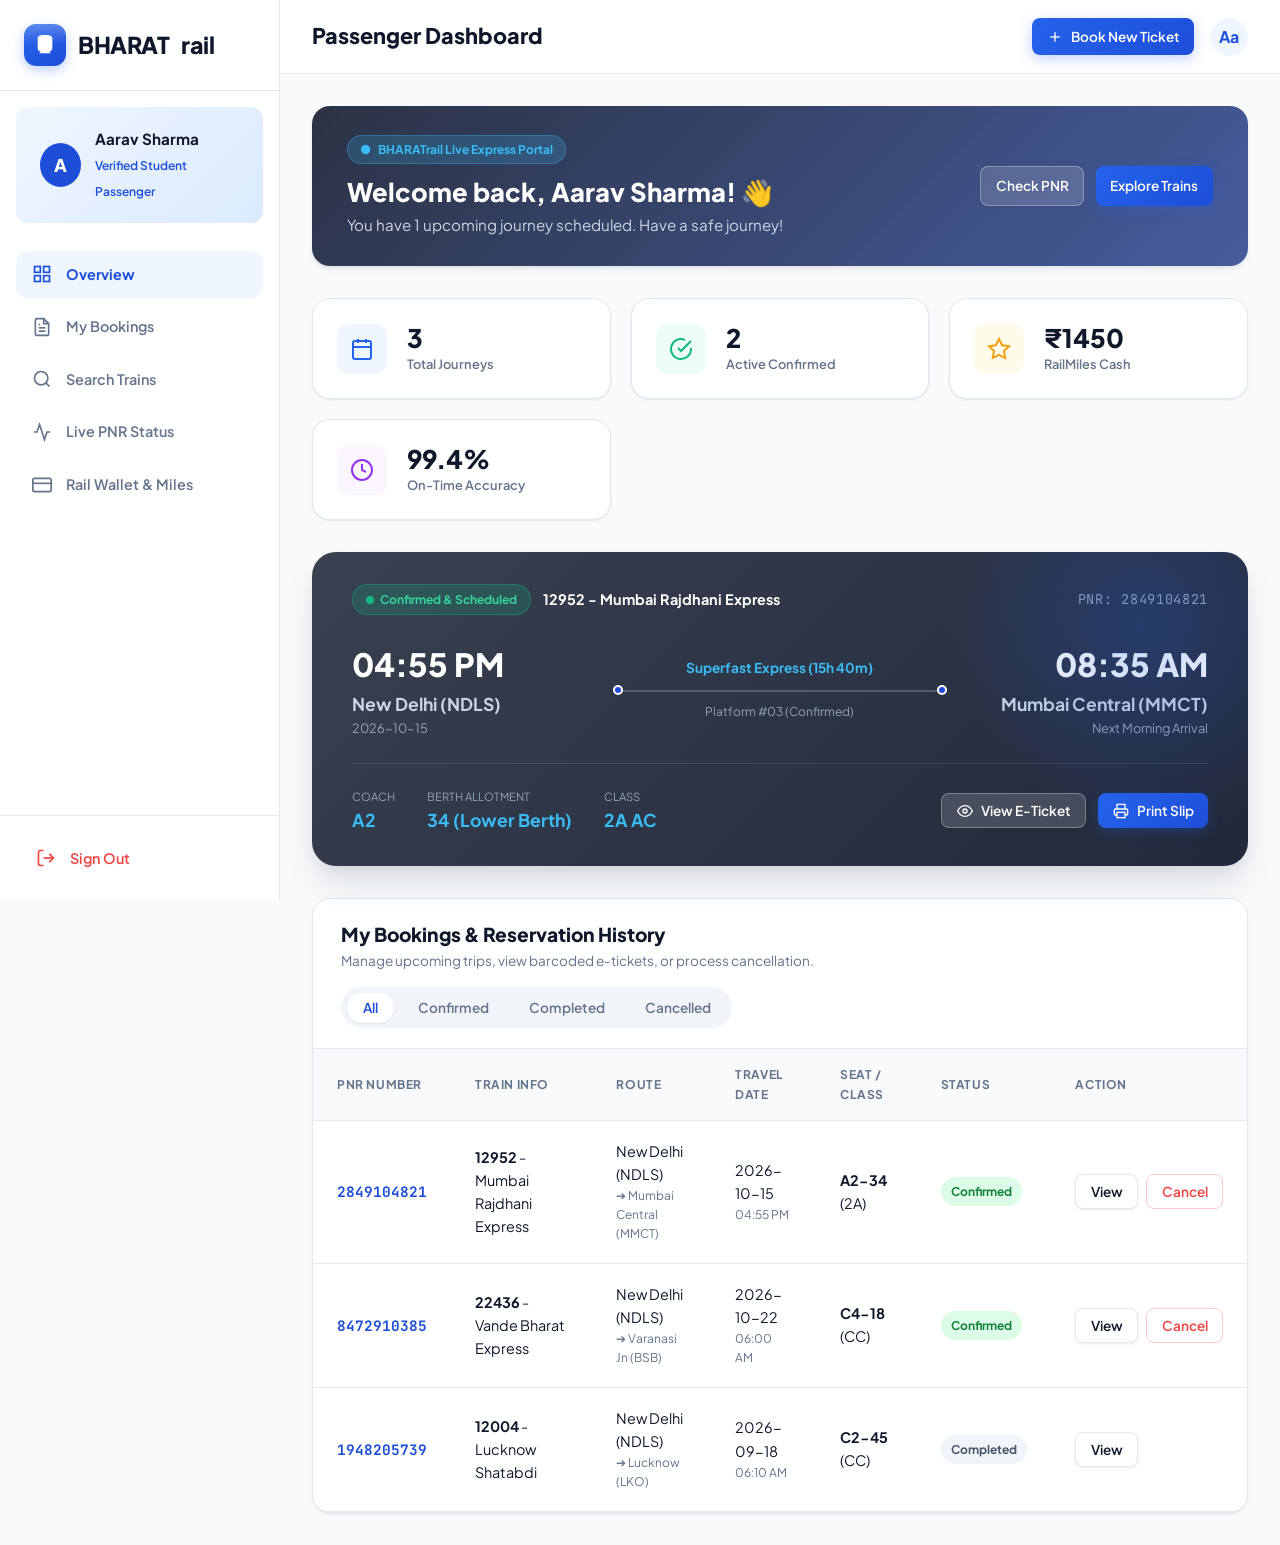
==== commit cc484d26: "Add files via upload" ====
--- a/dashboard.html
+++ b/dashboard.html
@@ -87,14 +87,17 @@
       <!-- CONTENT BODY -->
       <main class="dashboard-content-area">
 
-        <!-- WELCOME BANNER -->
-        <div style="background: #ffffff; border: 1px solid var(--border-light); border-radius: var(--radius-lg); padding: 1.5rem 2rem; display: flex; justify-content: space-between; align-items: center; flex-wrap: wrap; gap: 1rem;">
+        <!-- WELCOME BANNER WITH TRAIN BACKGROUND -->
+        <div style="background: linear-gradient(135deg, rgba(15, 23, 42, 0.88), rgba(30, 58, 138, 0.82)), url('assets/images/images.jpg') center/cover no-repeat; border-radius: var(--radius-lg); padding: 1.8rem 2.2rem; display: flex; justify-content: space-between; align-items: center; flex-wrap: wrap; gap: 1rem; color: #ffffff; box-shadow: var(--shadow-md);">
           <div>
-            <h2 style="font-size: 1.5rem; font-weight: 800; color: #0f172a;">Welcome back, <span class="dyn-user-name">Aarav</span>! 👋</h2>
-            <p style="color: var(--text-muted); font-size: 0.95rem;">You have 1 upcoming journey scheduled. Have a safe journey!</p>
+            <div style="display: inline-flex; align-items: center; gap: 0.4rem; background: rgba(56, 189, 248, 0.2); color: #38bdf8; font-size: 0.75rem; font-weight: 700; padding: 0.25rem 0.75rem; border-radius: 9999px; margin-bottom: 0.5rem; border: 1px solid rgba(56, 189, 248, 0.3);">
+              <span>●</span> BHARATrail Live Express Portal
+            </div>
+            <h2 style="font-size: 1.6rem; font-weight: 800; color: #ffffff;">Welcome back, <span class="dyn-user-name">Aarav</span>! 👋</h2>
+            <p style="color: #cbd5e1; font-size: 0.95rem;">You have 1 upcoming journey scheduled. Have a safe journey!</p>
           </div>
           <div style="display: flex; gap: 0.75rem;">
-            <a href="index.html#pnrSection" class="btn btn-secondary btn-sm">Check PNR</a>
+            <a href="index.html#pnrSection" class="btn btn-secondary btn-sm" style="background: rgba(255,255,255,0.15); color: #ffffff; border: 1px solid rgba(255,255,255,0.3); backdrop-filter: blur(8px);">Check PNR</a>
             <a href="index.html" class="btn btn-primary btn-sm">Explore Trains</a>
           </div>
         </div>
--- a/style.css
+++ b/style.css
@@ -332,27 +332,27 @@
   padding: 0.5rem;
 }
 
-/* --- Hero Section --- */
+/* --- Hero Section with Indian Railways Train Background --- */
 .hero-section {
   position: relative;
-  padding: 4rem 0 6rem 0;
-  background: linear-gradient(180deg, #f0f7ff 0%, #f8fafc 100%);
+  padding: 4.5rem 0 6.5rem 0;
+  background-color: #0b132b;
   overflow: hidden;
 }
 
 .hero-bg-decoration {
   position: absolute;
   top: 0;
-  right: 0;
-  width: 55%;
+  left: 0;
+  width: 100%;
   height: 100%;
   pointer-events: none;
-  opacity: 0.18;
+  background-image: linear-gradient(180deg, rgba(11, 19, 43, 0.20) 0%, rgba(15, 23, 42, 0.42) 55%, rgba(15, 23, 42, 0.88) 100%), url('assets/images/images.jpg');
+  background-size: cover;
+  background-position: center 38%;
   z-index: 1;
-  background-size: cover;
-  background-position: center;
-  mask-image: radial-gradient(circle at top right, black 30%, transparent 80%);
-  -webkit-mask-image: radial-gradient(circle at top right, black 30%, transparent 80%);
+  opacity: 1;
+  filter: brightness(1.08) contrast(1.15) saturate(1.22);
 }
 
 .hero-glow-orb {
@@ -428,25 +428,28 @@
 }
 
 .hero-title {
-  font-size: 3.2rem;
+  font-size: 3.3rem;
   font-weight: 800;
   line-height: 1.15;
   letter-spacing: -0.03em;
-  color: #0f172a;
+  color: #ffffff;
   margin-bottom: 1.25rem;
+  text-shadow: 0 4px 18px rgba(0, 0, 0, 0.75), 0 2px 4px rgba(0, 0, 0, 0.6);
 }
 
 .hero-title .gradient-text {
-  background: linear-gradient(135deg, #1d4ed8, #0284c7);
+  background: linear-gradient(135deg, #60a5fa, #38bdf8);
   -webkit-background-clip: text;
   -webkit-text-fill-color: transparent;
 }
 
 .hero-description {
-  font-size: 1.15rem;
-  color: var(--text-muted);
-  max-width: 660px;
+  font-size: 1.18rem;
+  color: #f1f5f9;
+  font-weight: 500;
+  max-width: 680px;
   margin: 0 auto;
+  text-shadow: 0 2px 8px rgba(0, 0, 0, 0.7);
 }
 
 /* --- Search Booking Card --- */
@@ -458,11 +461,13 @@
 }
 
 .search-box-card {
-  background: rgba(255, 255, 255, 0.98);
-  border: 1px solid rgba(226, 232, 240, 0.8);
+  background: rgba(255, 255, 255, 0.94);
+  backdrop-filter: blur(18px);
+  -webkit-backdrop-filter: blur(18px);
+  border: 1.5px solid rgba(255, 255, 255, 0.85);
   border-radius: var(--radius-xl);
-  padding: 2rem;
-  box-shadow: var(--shadow-xl);
+  padding: 2.2rem;
+  box-shadow: 0 25px 60px -15px rgba(0, 0, 0, 0.45), 0 0 30px rgba(56, 189, 248, 0.15);
 }
 
 .search-tabs {
@@ -1180,7 +1185,7 @@
 
 .auth-side-panel {
   flex: 1;
-  background: linear-gradient(135deg, rgba(15, 23, 42, 0.9), rgba(30, 58, 138, 0.85)), url('assets/images/hero_train.jpg') center/cover no-repeat;
+  background: linear-gradient(135deg, rgba(15, 23, 42, 0.82), rgba(30, 58, 138, 0.8)), url('assets/images/images.jpg') center/cover no-repeat;
   color: #ffffff;
   padding: 4rem;
   display: flex;
@@ -1543,7 +1548,7 @@
 
 /* Upcoming Journey Hero Highlight Card */
 .upcoming-journey-card {
-  background: linear-gradient(135deg, #1e293b, #0f172a);
+  background: linear-gradient(135deg, rgba(15, 23, 42, 0.82), rgba(15, 23, 42, 0.92)), url('assets/images/images.jpg') center/cover no-repeat;
   color: #ffffff;
   border-radius: var(--radius-xl);
   padding: 2rem 2.5rem;
